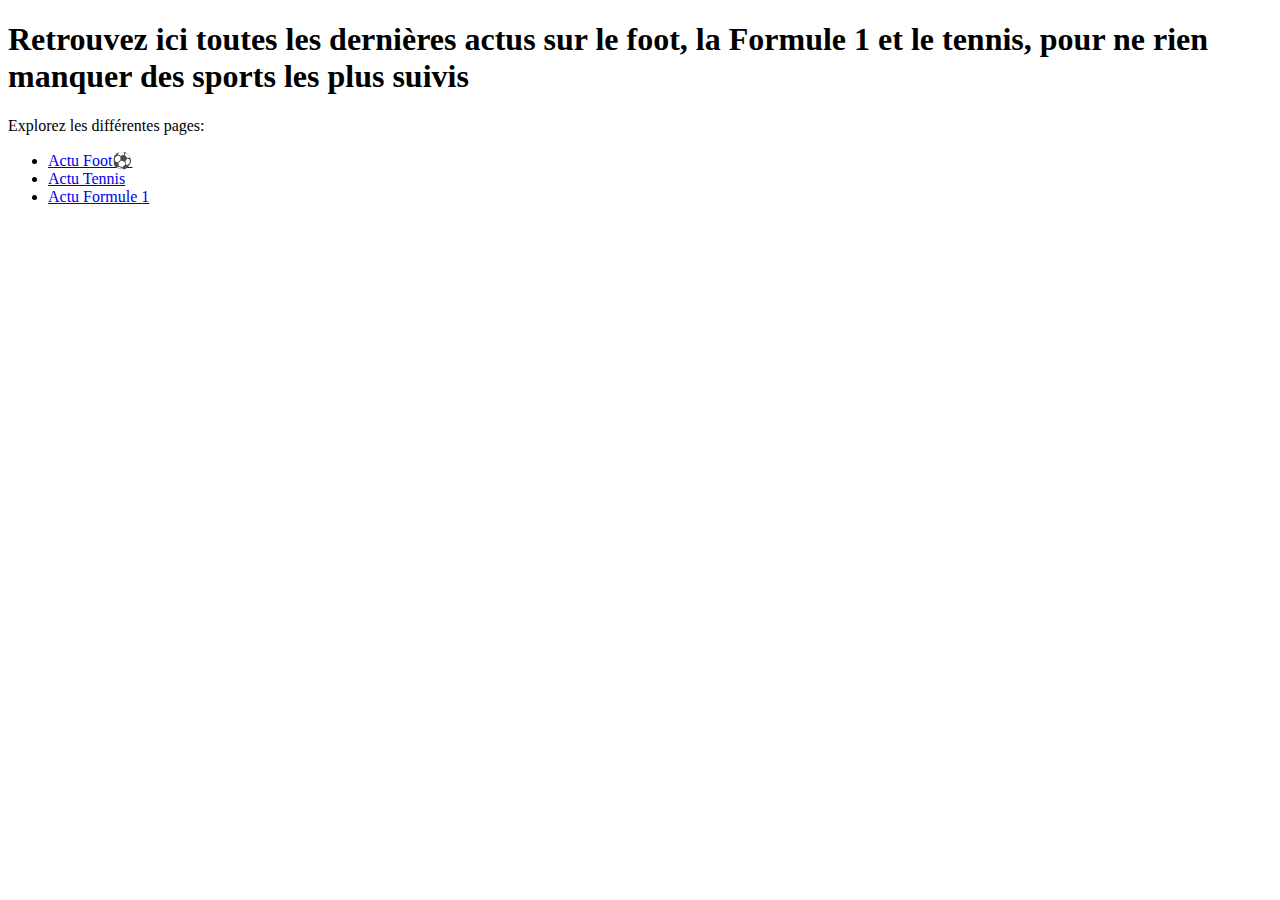
==== index.html @ 805933f2 "Update index  ⚽.html" ====
<!DOCTYPE html>
<html>

<head>
  <meta charset="utf-8">
  <meta name="viewport" content="width=device-width">
  <title>Le Football - Accueil</title>
  <link href="style.css" rel="stylesheet" type="text/css" />
</head>

<body>
  <h1>Retrouvez ici toutes les dernières actus sur le foot, la Formule 1 et le tennis, pour ne rien manquer des sports les plus suivis</h1>
  <p>Explorez les différentes pages:</p>
  <ul>
    <li><a href="formations.html">Actu Foot⚽</a></li>
    <li><a href="etablissements.html">Actu Tennis</a></li>
    <li><a href="inscription.html">Actu Formule 1</a></li>
  </ul>
</body>

</html>
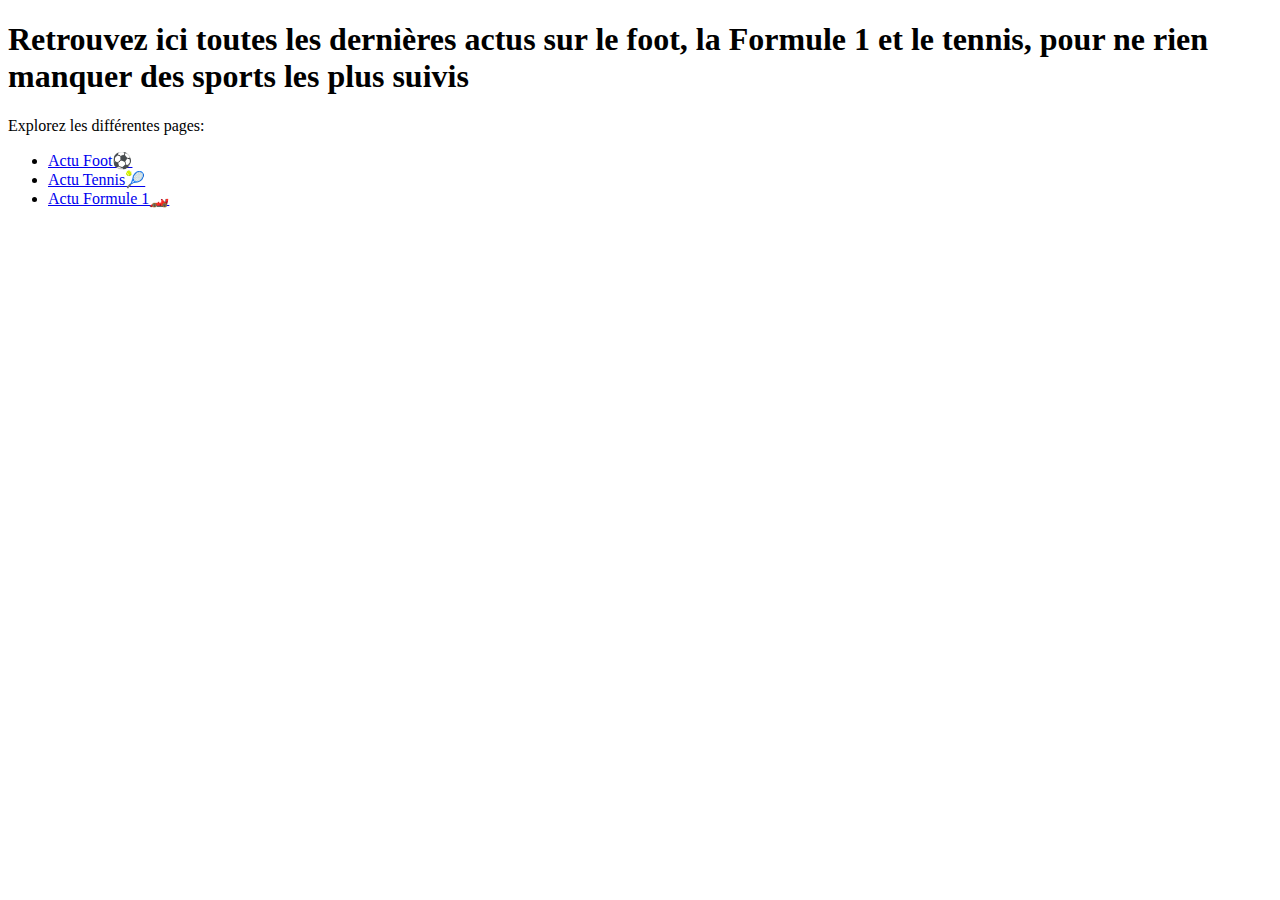
==== commit 1fd87b8e: "Update index.html" ====
--- a/index.html
+++ b/index.html
@@ -13,8 +13,8 @@
   <p>Explorez les différentes pages:</p>
   <ul>
     <li><a href="formations.html">Actu Foot⚽</a></li>
-    <li><a href="etablissements.html">Actu Tennis</a></li>
-    <li><a href="inscription.html">Actu Formule 1</a></li>
+    <li><a href="etablissements.html">Actu Tennis🎾</a></li>
+    <li><a href="inscription.html">Actu Formule 1🏎️</a></li>
   </ul>
 </body>
 
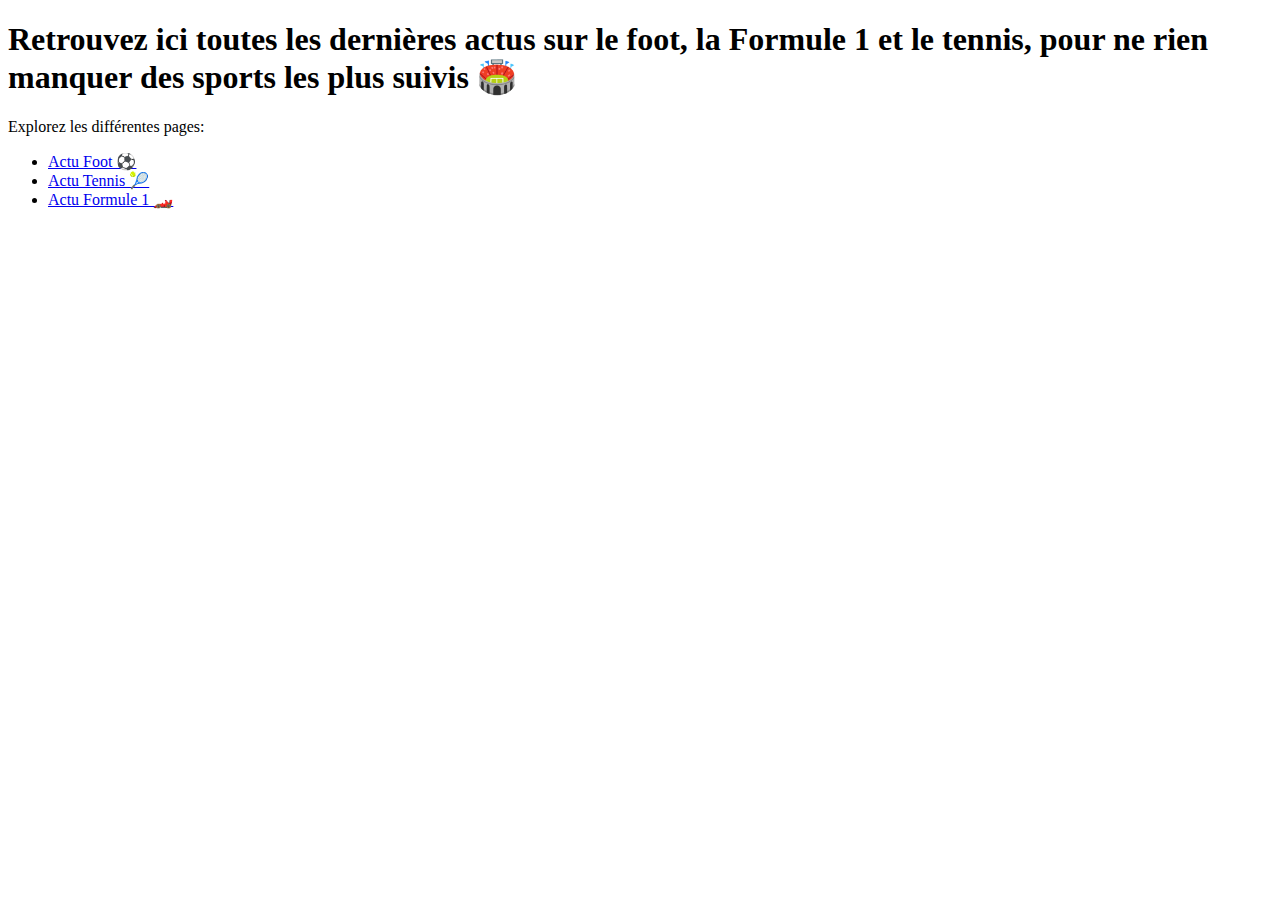
==== commit 063802af: "Update index.html" ====
--- a/index.html
+++ b/index.html
@@ -4,17 +4,17 @@
 <head>
   <meta charset="utf-8">
   <meta name="viewport" content="width=device-width">
-  <title>Le Football - Accueil</title>
+  <title>Actualité Multisportive - Accueil</title>
   <link href="style.css" rel="stylesheet" type="text/css" />
 </head>
 
 <body>
-  <h1>Retrouvez ici toutes les dernières actus sur le foot, la Formule 1 et le tennis, pour ne rien manquer des sports les plus suivis</h1>
+  <h1>Retrouvez ici toutes les dernières actus sur le foot, la Formule 1 et le tennis, pour ne rien manquer des sports les plus suivis 🏟️</h1>
   <p>Explorez les différentes pages:</p>
   <ul>
-    <li><a href="formations.html">Actu Foot⚽</a></li>
-    <li><a href="etablissements.html">Actu Tennis🎾</a></li>
-    <li><a href="inscription.html">Actu Formule 1🏎️</a></li>
+    <li><a href="formations.html">Actu Foot ⚽</a></li>
+    <li><a href="etablissements.html">Actu Tennis 🎾</a></li>
+    <li><a href="inscription.html">Actu Formule 1 🏎️</a></li>
   </ul>
 </body>
 
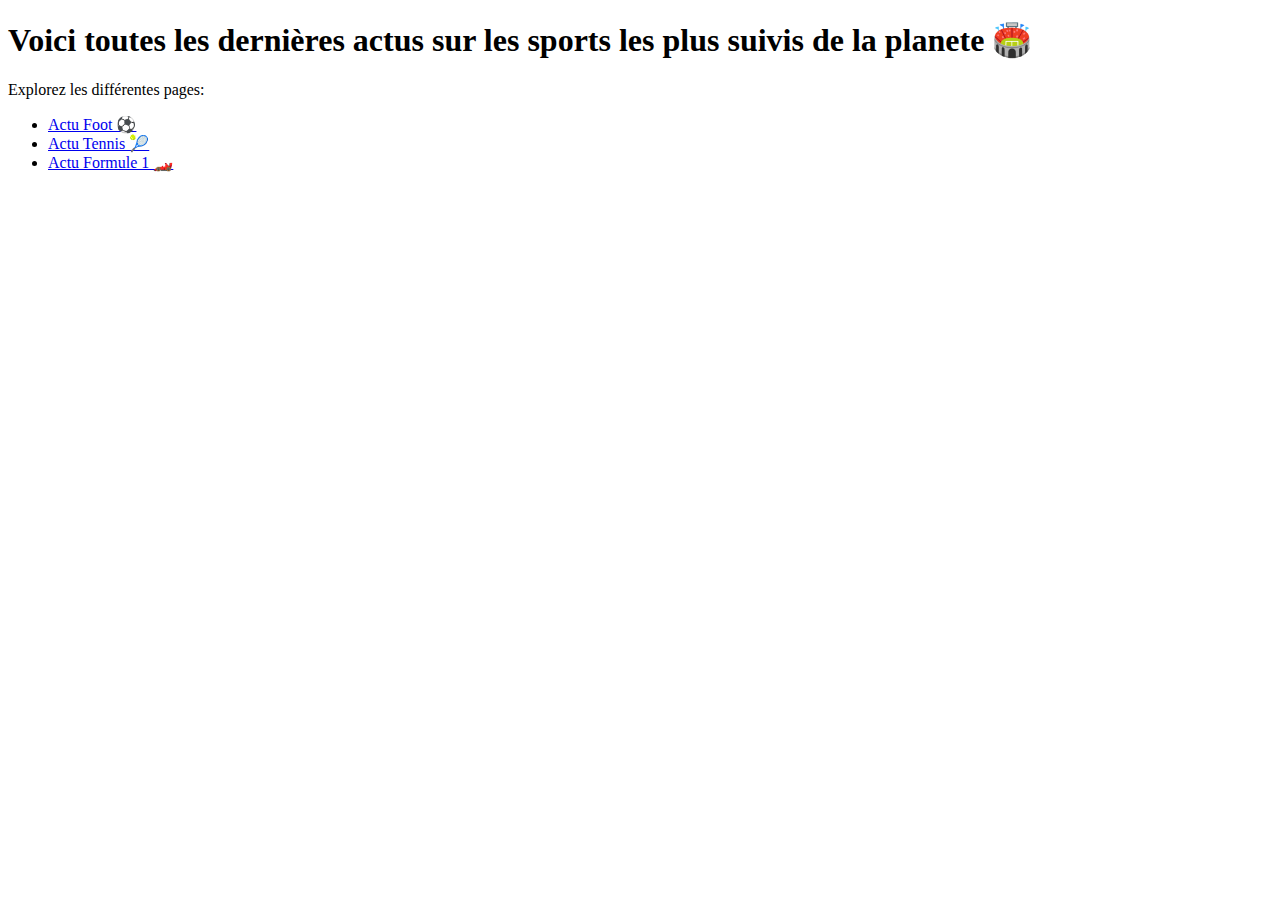
==== commit 9b5ed7c7: "Update index.html" ====
--- a/index.html
+++ b/index.html
@@ -9,7 +9,7 @@
 </head>
 
 <body>
-  <h1>Retrouvez ici toutes les dernières actus sur le foot, la Formule 1 et le tennis, pour ne rien manquer des sports les plus suivis 🏟️</h1>
+  <h1>Voici toutes les dernières actus sur les sports les plus suivis de la planete 🏟️</h1>
   <p>Explorez les différentes pages:</p>
   <ul>
     <li><a href="formations.html">Actu Foot ⚽</a></li>
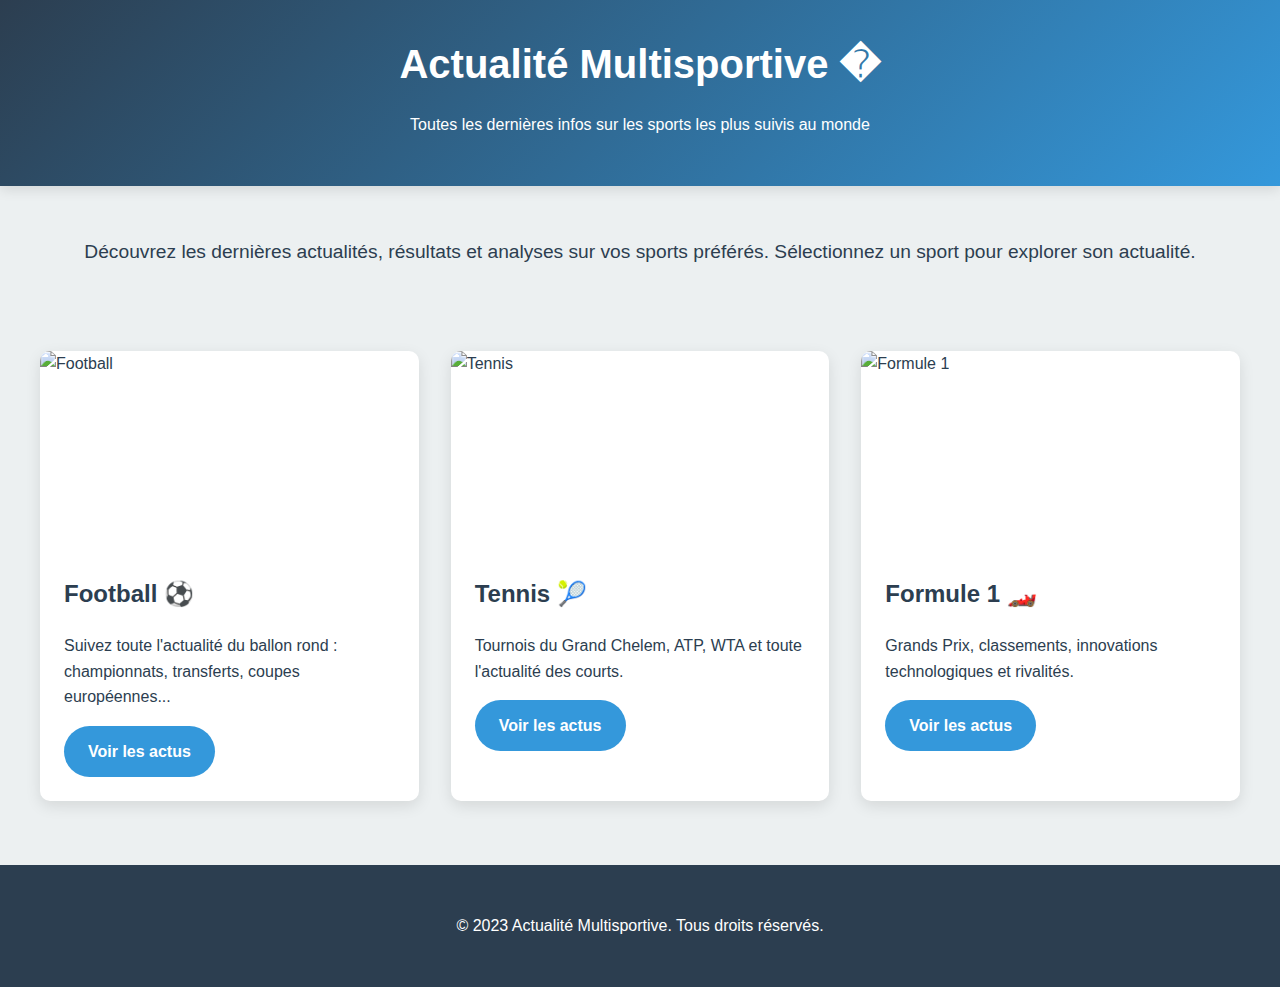
==== commit 579337df: "Update index.html" ====
--- a/index.html
+++ b/index.html
@@ -1,21 +1,187 @@
 <!DOCTYPE html>
-<html>
-
+<html lang="fr">
 <head>
   <meta charset="utf-8">
-  <meta name="viewport" content="width=device-width">
+  <meta name="viewport" content="width=device-width, initial-scale=1.0">
   <title>Actualité Multisportive - Accueil</title>
-  <link href="style.css" rel="stylesheet" type="text/css" />
+  <style>
+    :root {
+      --primary: #2c3e50;
+      --secondary: #3498db;
+      --accent: #e74c3c;
+      --light: #ecf0f1;
+      --dark: #2c3e50;
+    }
+    
+    body {
+      font-family: 'Segoe UI', Tahoma, Geneva, Verdana, sans-serif;
+      margin: 0;
+      padding: 0;
+      background-color: var(--light);
+      color: var(--dark);
+      line-height: 1.6;
+    }
+    
+    header {
+      background: linear-gradient(135deg, var(--primary), var(--secondary));
+      color: white;
+      text-align: center;
+      padding: 2rem 0;
+      box-shadow: 0 4px 12px rgba(0,0,0,0.1);
+    }
+    
+    .container {
+      max-width: 1200px;
+      margin: 0 auto;
+      padding: 0 20px;
+    }
+    
+    h1 {
+      margin: 0;
+      font-size: 2.5rem;
+    }
+    
+    .intro {
+      text-align: center;
+      padding: 2rem 0;
+      font-size: 1.2rem;
+    }
+    
+    .sports-grid {
+      display: grid;
+      grid-template-columns: repeat(auto-fit, minmax(300px, 1fr));
+      gap: 2rem;
+      padding: 2rem 0;
+    }
+    
+    .sport-card {
+      background: white;
+      border-radius: 10px;
+      overflow: hidden;
+      box-shadow: 0 5px 15px rgba(0,0,0,0.1);
+      transition: transform 0.3s ease, box-shadow 0.3s ease;
+    }
+    
+    .sport-card:hover {
+      transform: translateY(-10px);
+      box-shadow: 0 15px 30px rgba(0,0,0,0.2);
+    }
+    
+    .sport-image {
+      height: 200px;
+      overflow: hidden;
+    }
+    
+    .sport-image img {
+      width: 100%;
+      height: 100%;
+      object-fit: cover;
+      transition: transform 0.5s ease;
+    }
+    
+    .sport-card:hover .sport-image img {
+      transform: scale(1.1);
+    }
+    
+    .sport-content {
+      padding: 1.5rem;
+    }
+    
+    .sport-content h2 {
+      margin-top: 0;
+      color: var(--primary);
+    }
+    
+    .btn {
+      display: inline-block;
+      background: var(--secondary);
+      color: white;
+      padding: 0.8rem 1.5rem;
+      border-radius: 50px;
+      text-decoration: none;
+      font-weight: bold;
+      transition: background 0.3s ease;
+      border: none;
+      cursor: pointer;
+    }
+    
+    .btn:hover {
+      background: var(--primary);
+    }
+    
+    footer {
+      background: var(--dark);
+      color: white;
+      text-align: center;
+      padding: 2rem 0;
+      margin-top: 2rem;
+    }
+    
+    @media (max-width: 768px) {
+      h1 {
+        font-size: 2rem;
+      }
+      
+      .sports-grid {
+        grid-template-columns: 1fr;
+      }
+    }
+  </style>
 </head>
 
 <body>
-  <h1>Voici toutes les dernières actus sur les sports les plus suivis de la planete 🏟️</h1>
-  <p>Explorez les différentes pages:</p>
-  <ul>
-    <li><a href="formations.html">Actu Foot ⚽</a></li>
-    <li><a href="etablissements.html">Actu Tennis 🎾</a></li>
-    <li><a href="inscription.html">Actu Formule 1 🏎️</a></li>
-  </ul>
+  <header>
+    <div class="container">
+      <h1>Actualité Multisportive �</h1>
+      <p>Toutes les dernières infos sur les sports les plus suivis au monde</p>
+    </div>
+  </header>
+
+  <div class="container">
+    <section class="intro">
+      <p>Découvrez les dernières actualités, résultats et analyses sur vos sports préférés. Sélectionnez un sport pour explorer son actualité.</p>
+    </section>
+
+    <section class="sports-grid">
+      <div class="sport-card">
+        <div class="sport-image">
+          <img src="https://images.unsplash.com/photo-1574629810360-7efbbe195018?ixlib=rb-4.0.3&ixid=M3wxMjA3fDB8MHxwaG90by1wYWdlfHx8fGVufDB8fHx8fA%3D%3D&auto=format&fit=crop&w=1000&q=80" alt="Football">
+        </div>
+        <div class="sport-content">
+          <h2>Football ⚽</h2>
+          <p>Suivez toute l'actualité du ballon rond : championnats, transferts, coupes européennes...</p>
+          <a href="page1.html" class="btn">Voir les actus</a>
+        </div>
+      </div>
+
+      <div class="sport-card">
+        <div class="sport-image">
+          <img src="https://images.unsplash.com/photo-1540747913346-19e32dc3e97e?ixlib=rb-4.0.3&ixid=M3wxMjA3fDB8MHxwaG90by1wYWdlfHx8fGVufDB8fHx8fA%3D%3D&auto=format&fit=crop&w=1000&q=80" alt="Tennis">
+        </div>
+        <div class="sport-content">
+          <h2>Tennis 🎾</h2>
+          <p>Tournois du Grand Chelem, ATP, WTA et toute l'actualité des courts.</p>
+          <a href="page2.html" class="btn">Voir les actus</a>
+        </div>
+      </div>
+
+      <div class="sport-card">
+        <div class="sport-image">
+          <img src="https://images.unsplash.com/photo-1588345721923-9b6182295a9c?ixlib=rb-4.0.3&ixid=M3wxMjA3fDB8MHxwaG90by1wYWdlfHx8fGVufDB8fHx8fA%3D%3D&auto=format&fit=crop&w=1000&q=80" alt="Formule 1">
+        </div>
+        <div class="sport-content">
+          <h2>Formule 1 🏎️</h2>
+          <p>Grands Prix, classements, innovations technologiques et rivalités.</p>
+          <a href="page3.html" class="btn">Voir les actus</a>
+        </div>
+      </div>
+    </section>
+  </div>
+
+  <footer>
+    <div class="container">
+      <p>&copy; 2023 Actualité Multisportive. Tous droits réservés.</p>
+    </div>
+  </footer>
 </body>
-
 </html>
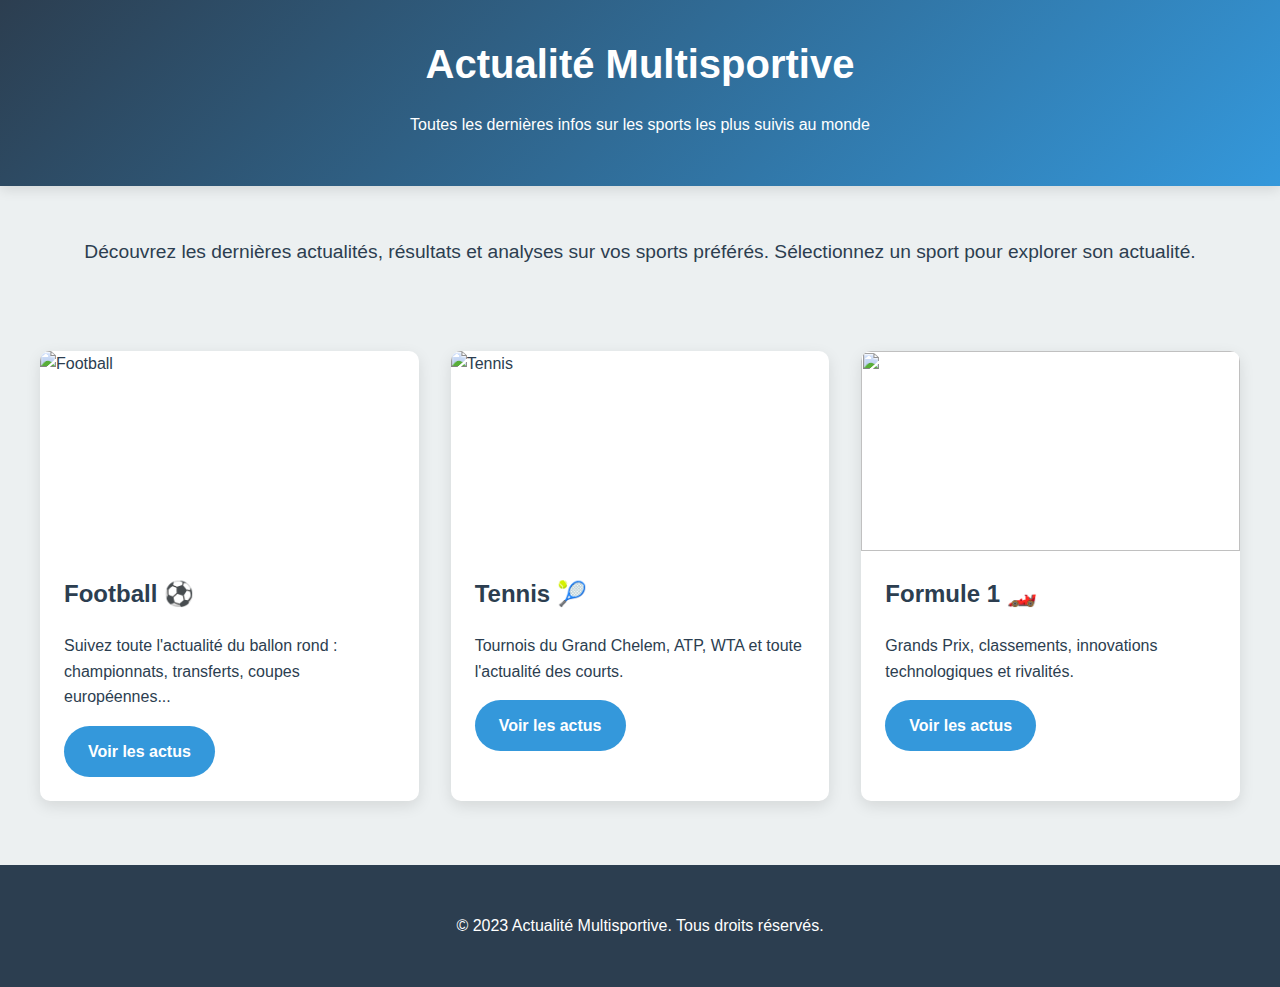
==== commit 3458008f: "Update index.html" ====
--- a/index.html
+++ b/index.html
@@ -132,7 +132,7 @@
 <body>
   <header>
     <div class="container">
-      <h1>Actualité Multisportive �</h1>
+      <h1>Actualité Multisportive</h1>
       <p>Toutes les dernières infos sur les sports les plus suivis au monde</p>
     </div>
   </header>
@@ -167,7 +167,7 @@
 
       <div class="sport-card">
         <div class="sport-image">
-          <img src="https://images.unsplash.com/photo-1588345721923-9b6182295a9c?ixlib=rb-4.0.3&ixid=M3wxMjA3fDB8MHxwaG90by1wYWdlfHx8fGVufDB8fHx8fA%3D%3D&auto=format&fit=crop&w=1000&q=80" alt="Formule 1">
+          <img src=https://rtrsports.com/wp-content/uploads/2024/07/pexels-rezk-assaf-10795564.jpg>
         </div>
         <div class="sport-content">
           <h2>Formule 1 🏎️</h2>
